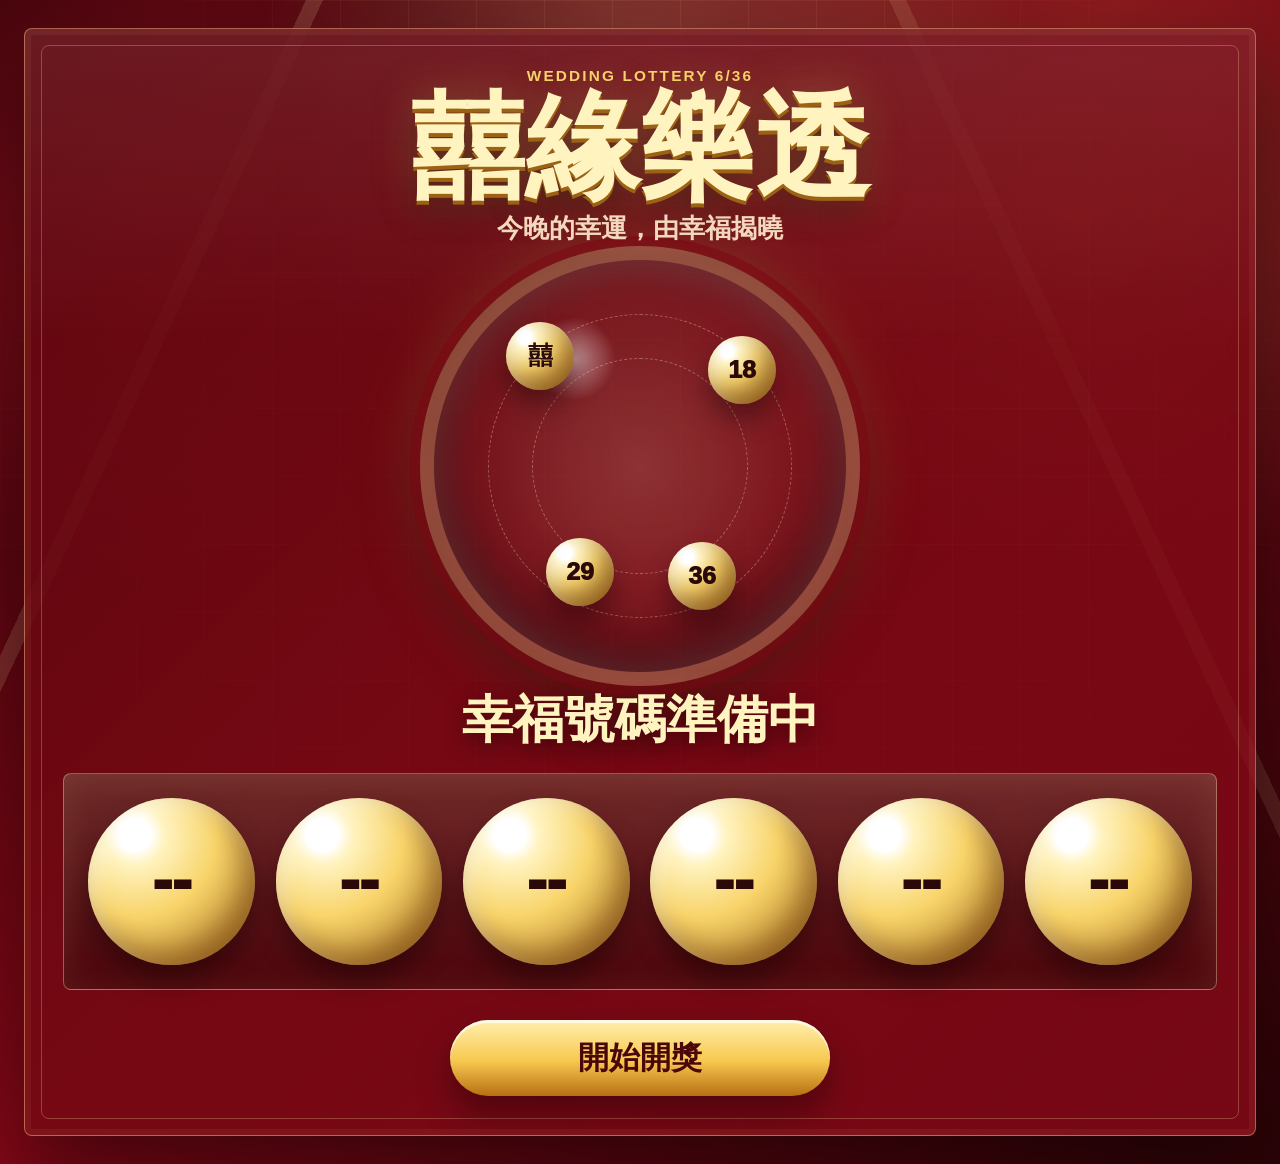
==== index.html @ 262e8c47 "Create wedding lottery draw app" ====
<!DOCTYPE html>
<html lang="zh-Hant">
<head>
  <meta charset="UTF-8">
  <meta name="viewport" content="width=device-width, initial-scale=1.0">
  <title>囍緣樂透 6/36 婚禮開獎</title>
  <link rel="stylesheet" href="styles.css">
</head>
<body>
  <main class="wedding-stage" aria-labelledby="app-title">
    <section class="show-area">
      <header class="ceremony-header">
        <p class="eyebrow">WEDDING LOTTERY 6/36</p>
        <h1 id="app-title">囍緣樂透</h1>
        <p class="subtitle">今晚的幸運，由幸福揭曉</p>
      </header>

      <section class="lottery-machine" aria-label="婚禮樂透開獎機">
        <div class="machine-ring">
          <div class="ring-line ring-line-a"></div>
          <div class="ring-line ring-line-b"></div>
          <div class="small-ball small-ball-a">囍</div>
          <div class="small-ball small-ball-b">18</div>
          <div class="small-ball small-ball-c">29</div>
          <div class="small-ball small-ball-d">36</div>
        </div>
      </section>

      <section class="result-area" aria-live="polite">
        <p id="winnerTitle" class="winner-title">幸福號碼準備中</p>
        <div class="balls-board" aria-label="開獎號碼">
          <div class="lotto-ball">--</div>
          <div class="lotto-ball">--</div>
          <div class="lotto-ball">--</div>
          <div class="lotto-ball">--</div>
          <div class="lotto-ball">--</div>
          <div class="lotto-ball">--</div>
        </div>
      </section>

      <div class="controls">
        <button id="drawButton" class="draw-button" type="button">開始開獎</button>
      </div>
    </section>

    <aside id="adminPanel" class="admin-panel is-hidden" aria-labelledby="admin-title">
      <div>
        <p class="eyebrow">MANAGER</p>
        <h2 id="admin-title">管理模式</h2>
      </div>
      <label for="adminNumbers">手動指定號碼</label>
      <input
        id="adminNumbers"
        type="text"
        inputmode="numeric"
        autocomplete="off"
        placeholder="例如：3,8,12,19,25,36"
      >
      <p id="message" class="message" role="status">按 M 可切換管理區顯示或隱藏。</p>
    </aside>
  </main>

  <script src="script.js"></script>
</body>
</html>
---- styles.css ----
:root {
  --red-deep: #5c0710;
  --red-main: #a90d1d;
  --red-bright: #d8172c;
  --gold: #f8d46a;
  --gold-light: #fff3bf;
  --gold-dark: #9c6213;
  --ink: #2a0908;
  --white: #fff9ee;
  --muted: #f3d8bd;
  --panel: rgba(94, 7, 15, 0.72);
}

* {
  box-sizing: border-box;
}

html,
body {
  min-height: 100%;
}

body {
  margin: 0;
  color: var(--white);
  font-family: "Microsoft JhengHei", "Noto Sans TC", Arial, sans-serif;
  background:
    radial-gradient(circle at 50% 8%, rgba(255, 230, 162, 0.26), transparent 24rem),
    radial-gradient(circle at 12% 20%, rgba(216, 23, 44, 0.46), transparent 22rem),
    radial-gradient(circle at 84% 18%, rgba(248, 212, 106, 0.2), transparent 24rem),
    linear-gradient(135deg, #38040a 0%, #850817 46%, #2c0307 100%);
  overflow: hidden;
}

body::before,
body::after {
  position: fixed;
  inset: 0;
  z-index: -2;
  pointer-events: none;
  content: "";
}

body::before {
  background-image:
    linear-gradient(90deg, rgba(255, 225, 150, 0.08) 1px, transparent 1px),
    linear-gradient(rgba(255, 225, 150, 0.08) 1px, transparent 1px);
  background-size: 68px 68px;
  mask-image: radial-gradient(circle, #000 0 58%, transparent 88%);
}

body::after {
  z-index: -1;
  background:
    linear-gradient(115deg, transparent 0 18%, rgba(255, 233, 173, 0.16) 18% 19%, transparent 19% 100%),
    linear-gradient(245deg, transparent 0 22%, rgba(255, 233, 173, 0.12) 22% 23%, transparent 23% 100%);
}

.wedding-stage {
  width: min(1500px, calc(100vw - 48px));
  min-height: 100vh;
  margin: 0 auto;
  padding: 28px 0;
  display: grid;
  place-items: center;
  position: relative;
}

.show-area {
  width: 100%;
  min-height: calc(100vh - 56px);
  padding: clamp(24px, 3vw, 46px);
  border: 1px solid rgba(255, 228, 156, 0.42);
  border-radius: 8px;
  display: grid;
  grid-template-rows: auto minmax(250px, 1fr) auto auto;
  align-items: center;
  overflow: hidden;
  position: relative;
  background:
    linear-gradient(180deg, rgba(255, 255, 255, 0.08), transparent 28%),
    linear-gradient(135deg, rgba(94, 7, 15, 0.92), rgba(143, 10, 25, 0.74));
  box-shadow:
    0 32px 90px rgba(0, 0, 0, 0.5),
    inset 0 0 0 6px rgba(255, 215, 128, 0.06);
}

.show-area::before {
  position: absolute;
  inset: 16px;
  border: 1px solid rgba(255, 233, 173, 0.26);
  border-radius: 8px;
  pointer-events: none;
  content: "";
}

.ceremony-header {
  text-align: center;
  position: relative;
  z-index: 1;
}

.eyebrow {
  margin: 0 0 8px;
  color: var(--gold);
  font-size: clamp(0.8rem, 1.2vw, 1rem);
  font-weight: 900;
  letter-spacing: 0.14em;
}

h1,
h2,
p {
  margin-top: 0;
}

h1 {
  margin-bottom: 8px;
  color: var(--gold-light);
  font-size: clamp(4rem, 9vw, 8.8rem);
  line-height: 0.95;
  font-weight: 950;
  text-shadow:
    0 4px 0 var(--gold-dark),
    0 14px 34px rgba(0, 0, 0, 0.48),
    0 0 42px rgba(248, 212, 106, 0.34);
}

h2 {
  margin-bottom: 0;
  font-size: 1.3rem;
}

.subtitle {
  margin-bottom: 0;
  color: var(--muted);
  font-size: clamp(1.1rem, 2vw, 1.65rem);
  font-weight: 700;
}

.lottery-machine {
  min-height: 300px;
  display: grid;
  place-items: center;
  position: relative;
}

.machine-ring {
  width: min(440px, 54vh, 78vw);
  aspect-ratio: 1;
  border: 14px solid rgba(255, 225, 150, 0.28);
  border-radius: 50%;
  position: relative;
  background:
    radial-gradient(circle at 34% 24%, rgba(255, 255, 255, 0.5), transparent 10%),
    radial-gradient(circle, rgba(255, 244, 203, 0.18), rgba(255, 244, 203, 0.05) 58%, rgba(31, 4, 6, 0.58));
  box-shadow:
    inset 0 0 48px rgba(255, 255, 255, 0.18),
    inset 0 -28px 60px rgba(0, 0, 0, 0.42),
    0 0 0 10px rgba(124, 7, 18, 0.52),
    0 30px 56px rgba(0, 0, 0, 0.38),
    0 0 70px rgba(248, 212, 106, 0.22);
}

.ring-line {
  position: absolute;
  inset: 54px;
  border: 1px dashed rgba(255, 244, 203, 0.34);
  border-radius: 50%;
  animation: spin 4.2s linear infinite;
}

.ring-line-b {
  inset: 98px;
  animation-duration: 2.7s;
  animation-direction: reverse;
}

.small-ball,
.lotto-ball {
  border-radius: 50%;
  display: grid;
  place-items: center;
  color: var(--ink);
  font-weight: 950;
  background:
    radial-gradient(circle at 28% 22%, #fff 0 9%, var(--gold-light) 17%, var(--gold) 46%, var(--gold-dark) 100%);
  box-shadow:
    inset -12px -14px 24px rgba(66, 20, 0, 0.32),
    inset 9px 9px 16px rgba(255, 255, 255, 0.34),
    0 16px 26px rgba(0, 0, 0, 0.34);
}

.small-ball {
  width: 68px;
  height: 68px;
  position: absolute;
  font-size: 1.55rem;
}

.small-ball-a {
  top: 62px;
  left: 72px;
  animation: floatA 3.4s ease-in-out infinite;
}

.small-ball-b {
  top: 76px;
  right: 70px;
  animation: floatB 3s ease-in-out infinite;
}

.small-ball-c {
  bottom: 66px;
  left: 112px;
  animation: floatC 3.6s ease-in-out infinite;
}

.small-ball-d {
  right: 110px;
  bottom: 62px;
  animation: floatD 3.15s ease-in-out infinite;
}

.result-area {
  position: relative;
  z-index: 1;
}

.winner-title {
  min-height: 58px;
  margin-bottom: 18px;
  color: var(--gold-light);
  text-align: center;
  font-size: clamp(1.6rem, 4vw, 3.4rem);
  font-weight: 950;
  text-shadow: 0 8px 22px rgba(0, 0, 0, 0.42);
}

.winner-title.is-complete {
  animation: winnerPop 0.7s ease both;
}

.balls-board {
  width: min(1180px, 100%);
  margin: 0 auto;
  padding: clamp(14px, 2vw, 24px);
  border: 1px solid rgba(255, 232, 174, 0.4);
  border-radius: 8px;
  display: grid;
  grid-template-columns: repeat(6, minmax(100px, 1fr));
  gap: clamp(12px, 1.6vw, 22px);
  background:
    linear-gradient(180deg, rgba(255, 239, 194, 0.16), rgba(63, 4, 9, 0.42)),
    rgba(50, 4, 8, 0.48);
  box-shadow: inset 0 0 34px rgba(255, 230, 160, 0.1);
}

.lotto-ball {
  aspect-ratio: 1;
  min-width: 0;
  font-size: clamp(2.2rem, 4.6vw, 5rem);
  line-height: 1;
  transform: translateY(0) rotate(0) scale(1);
}

.lotto-ball.rolling {
  animation: ballReveal 0.86s cubic-bezier(0.16, 0.86, 0.28, 1.2);
}

.lotto-ball.settled {
  animation: settleBounce 0.42s ease;
}

.controls {
  margin-top: clamp(18px, 2.4vw, 34px);
  display: flex;
  justify-content: center;
  position: relative;
  z-index: 1;
}

.draw-button {
  min-width: min(380px, 82vw);
  min-height: 76px;
  border: 0;
  border-radius: 999px;
  color: #4b0708;
  cursor: pointer;
  font: inherit;
  font-size: clamp(1.35rem, 2.4vw, 2rem);
  font-weight: 950;
  background: linear-gradient(180deg, #fff0ae, #f7c84f 54%, #b86f13);
  box-shadow:
    0 18px 34px rgba(0, 0, 0, 0.34),
    inset 0 3px 0 rgba(255, 255, 255, 0.66);
  transition: transform 0.2s ease, filter 0.2s ease;
}

.draw-button:hover:not(:disabled) {
  transform: translateY(-2px);
}

.draw-button:disabled {
  cursor: wait;
  filter: grayscale(0.35) brightness(0.82);
}

.admin-panel {
  width: min(360px, calc(100vw - 32px));
  padding: 20px;
  border: 1px solid rgba(255, 226, 160, 0.36);
  border-radius: 8px;
  position: fixed;
  right: 24px;
  bottom: 24px;
  z-index: 4;
  background: rgba(34, 5, 8, 0.92);
  box-shadow: 0 18px 42px rgba(0, 0, 0, 0.42);
  backdrop-filter: blur(18px);
}

.admin-panel.is-hidden {
  display: none;
}

label {
  display: block;
  margin: 18px 0 8px;
  color: var(--gold-light);
  font-weight: 900;
}

input {
  width: 100%;
  min-height: 48px;
  padding: 0 14px;
  border: 1px solid rgba(255, 226, 160, 0.3);
  border-radius: 8px;
  color: var(--white);
  font: inherit;
  background: rgba(0, 0, 0, 0.28);
  outline: none;
}

input:focus {
  border-color: var(--gold);
  box-shadow: 0 0 0 3px rgba(248, 212, 106, 0.2);
}

.message {
  min-height: 44px;
  margin: 12px 0 0;
  color: var(--muted);
  font-size: 0.9rem;
  line-height: 1.5;
}

.message.error {
  color: #ffb7bd;
}

.message.success {
  color: var(--gold-light);
}

@keyframes spin {
  to {
    transform: rotate(360deg);
  }
}

@keyframes floatA {
  50% {
    transform: translate(94px, 108px) rotate(180deg);
  }
}

@keyframes floatB {
  50% {
    transform: translate(-132px, 114px) rotate(-210deg);
  }
}

@keyframes floatC {
  50% {
    transform: translate(118px, -116px) rotate(220deg);
  }
}

@keyframes floatD {
  50% {
    transform: translate(-100px, -130px) rotate(-180deg);
  }
}

@keyframes ballReveal {
  0% {
    opacity: 0;
    transform: translate(-90px, -130px) rotate(-240deg) scale(0.58);
  }

  54% {
    opacity: 1;
    transform: translate(18px, 18px) rotate(46deg) scale(1.13);
  }

  78% {
    transform: translate(-4px, -16px) rotate(-14deg) scale(0.98);
  }

  100% {
    transform: translate(0) rotate(0) scale(1);
  }
}

@keyframes settleBounce {
  50% {
    transform: translateY(-12px) scale(1.04);
  }
}

@keyframes winnerPop {
  0% {
    opacity: 0;
    transform: translateY(14px) scale(0.94);
  }

  100% {
    opacity: 1;
    transform: translateY(0) scale(1);
  }
}

@media (max-width: 900px) {
  body {
    overflow-y: auto;
  }

  .wedding-stage {
    width: min(100% - 24px, 1500px);
    padding: 12px 0;
  }

  .show-area {
    min-height: calc(100vh - 24px);
  }

  .balls-board {
    grid-template-columns: repeat(3, minmax(88px, 1fr));
  }

  .lottery-machine {
    min-height: 250px;
  }
}

@media (max-width: 560px) {
  .show-area {
    padding: 22px 14px;
  }

  .machine-ring {
    width: min(320px, 78vw);
  }

  .small-ball {
    width: 48px;
    height: 48px;
    font-size: 1rem;
  }

  .balls-board {
    grid-template-columns: repeat(2, minmax(88px, 1fr));
  }
}
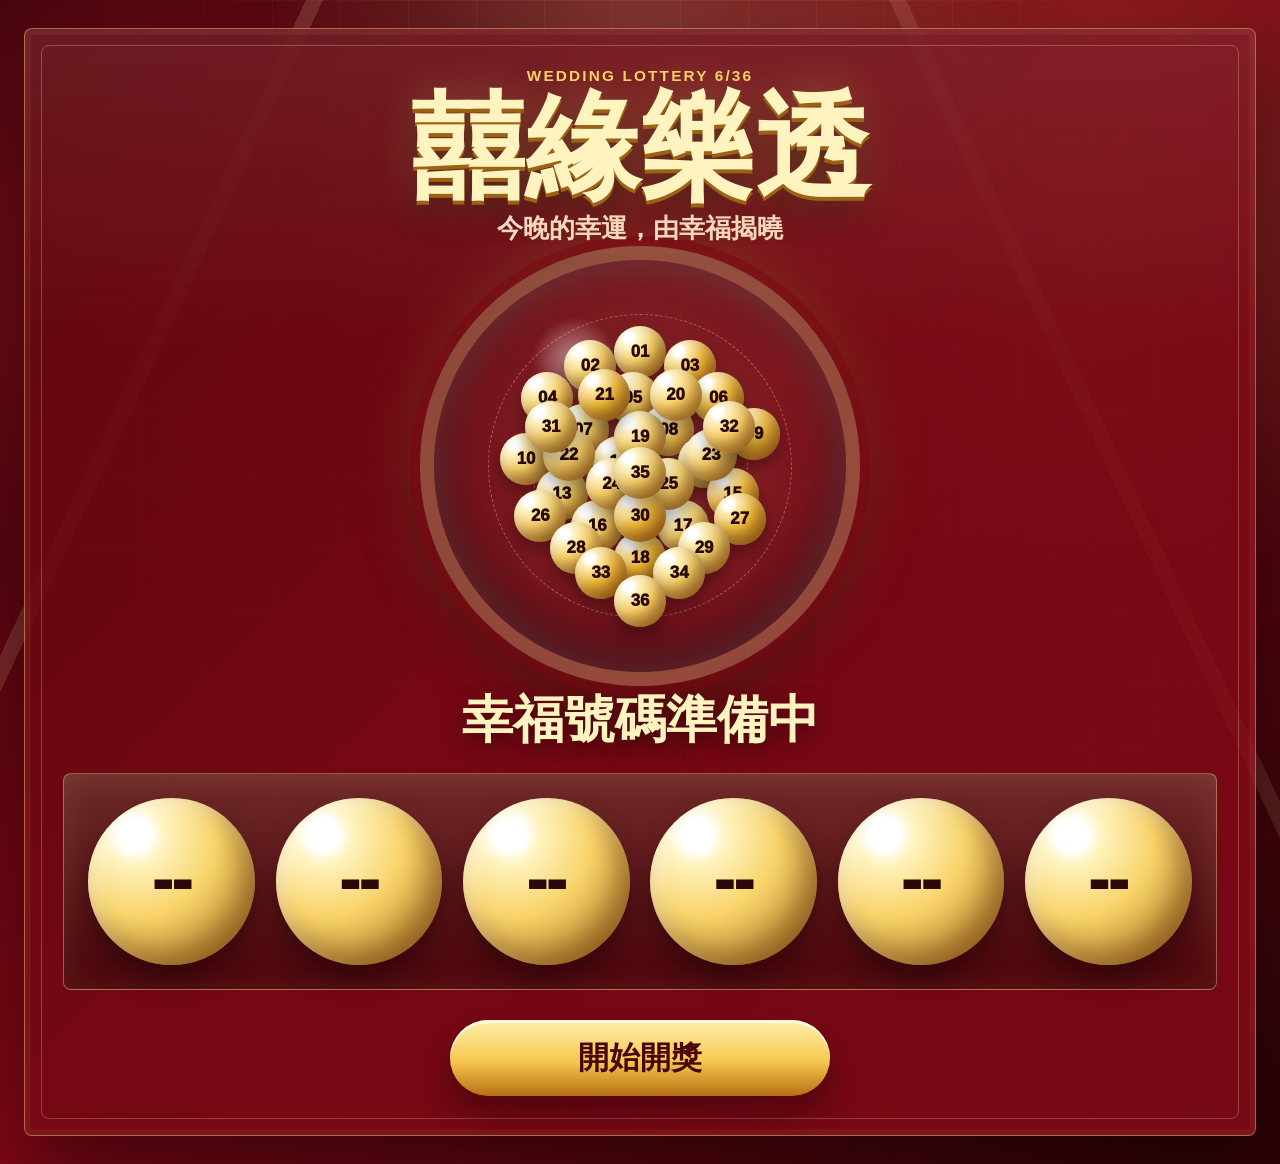
==== commit b2f15ae5: "Show all 36 lottery balls in machine" ====
--- a/index.html
+++ b/index.html
@@ -19,10 +19,7 @@
         <div class="machine-ring">
           <div class="ring-line ring-line-a"></div>
           <div class="ring-line ring-line-b"></div>
-          <div class="small-ball small-ball-a">囍</div>
-          <div class="small-ball small-ball-b">18</div>
-          <div class="small-ball small-ball-c">29</div>
-          <div class="small-ball small-ball-d">36</div>
+          <div id="poolBalls" class="pool-balls" aria-hidden="true"></div>
         </div>
       </section>
 
--- a/styles.css
+++ b/styles.css
@@ -176,7 +176,7 @@
   animation-direction: reverse;
 }
 
-.small-ball,
+.pool-ball,
 .lotto-ball {
   border-radius: 50%;
   display: grid;
@@ -191,35 +191,40 @@
     0 16px 26px rgba(0, 0, 0, 0.34);
 }
 
-.small-ball {
-  width: 68px;
-  height: 68px;
+.pool-balls {
   position: absolute;
-  font-size: 1.55rem;
-}
-
-.small-ball-a {
-  top: 62px;
-  left: 72px;
-  animation: floatA 3.4s ease-in-out infinite;
-}
-
-.small-ball-b {
-  top: 76px;
-  right: 70px;
-  animation: floatB 3s ease-in-out infinite;
-}
-
-.small-ball-c {
-  bottom: 66px;
-  left: 112px;
-  animation: floatC 3.6s ease-in-out infinite;
-}
-
-.small-ball-d {
-  right: 110px;
-  bottom: 62px;
-  animation: floatD 3.15s ease-in-out infinite;
+  inset: 28px;
+}
+
+.pool-ball {
+  width: clamp(32px, 4.4vw, 52px);
+  height: clamp(32px, 4.4vw, 52px);
+  position: absolute;
+  left: var(--x);
+  top: var(--y);
+  font-size: clamp(0.72rem, 1.4vw, 1.05rem);
+  transform: translate(-50%, -50%);
+  animation: poolRoll var(--duration) ease-in-out infinite;
+  animation-delay: var(--delay);
+  box-shadow:
+    inset -8px -10px 16px rgba(66, 20, 0, 0.34),
+    inset 6px 7px 12px rgba(255, 255, 255, 0.32),
+    0 9px 16px rgba(0, 0, 0, 0.3);
+}
+
+.pool-ball:nth-child(3n) {
+  background:
+    radial-gradient(circle at 28% 22%, #fff 0 9%, #ffe9a7 17%, #f1bd38 46%, #955712 100%);
+}
+
+.pool-ball:nth-child(4n) {
+  background:
+    radial-gradient(circle at 28% 22%, #fff 0 9%, #fff1bf 17%, #ffd968 46%, #a66615 100%);
+}
+
+.machine-ring.is-drawing .pool-ball {
+  animation-duration: calc(var(--duration) * 0.55);
+  filter: saturate(1.18) brightness(1.04);
 }
 
 .result-area {
@@ -370,27 +375,22 @@
   }
 }
 
-@keyframes floatA {
+@keyframes poolRoll {
+  0%,
+  100% {
+    transform: translate(-50%, -50%) translate(0, 0) rotate(0deg);
+  }
+
+  33% {
+    transform: translate(-50%, -50%) translate(var(--move-a), var(--move-b)) rotate(138deg);
+  }
+
+  66% {
+    transform: translate(-50%, -50%) translate(var(--move-c), var(--move-d)) rotate(292deg);
+  }
+
   50% {
-    transform: translate(94px, 108px) rotate(180deg);
-  }
-}
-
-@keyframes floatB {
-  50% {
-    transform: translate(-132px, 114px) rotate(-210deg);
-  }
-}
-
-@keyframes floatC {
-  50% {
-    transform: translate(118px, -116px) rotate(220deg);
-  }
-}
-
-@keyframes floatD {
-  50% {
-    transform: translate(-100px, -130px) rotate(-180deg);
+    z-index: 2;
   }
 }
 
@@ -464,10 +464,8 @@
     width: min(320px, 78vw);
   }
 
-  .small-ball {
-    width: 48px;
-    height: 48px;
-    font-size: 1rem;
+  .pool-balls {
+    inset: 24px;
   }
 
   .balls-board {
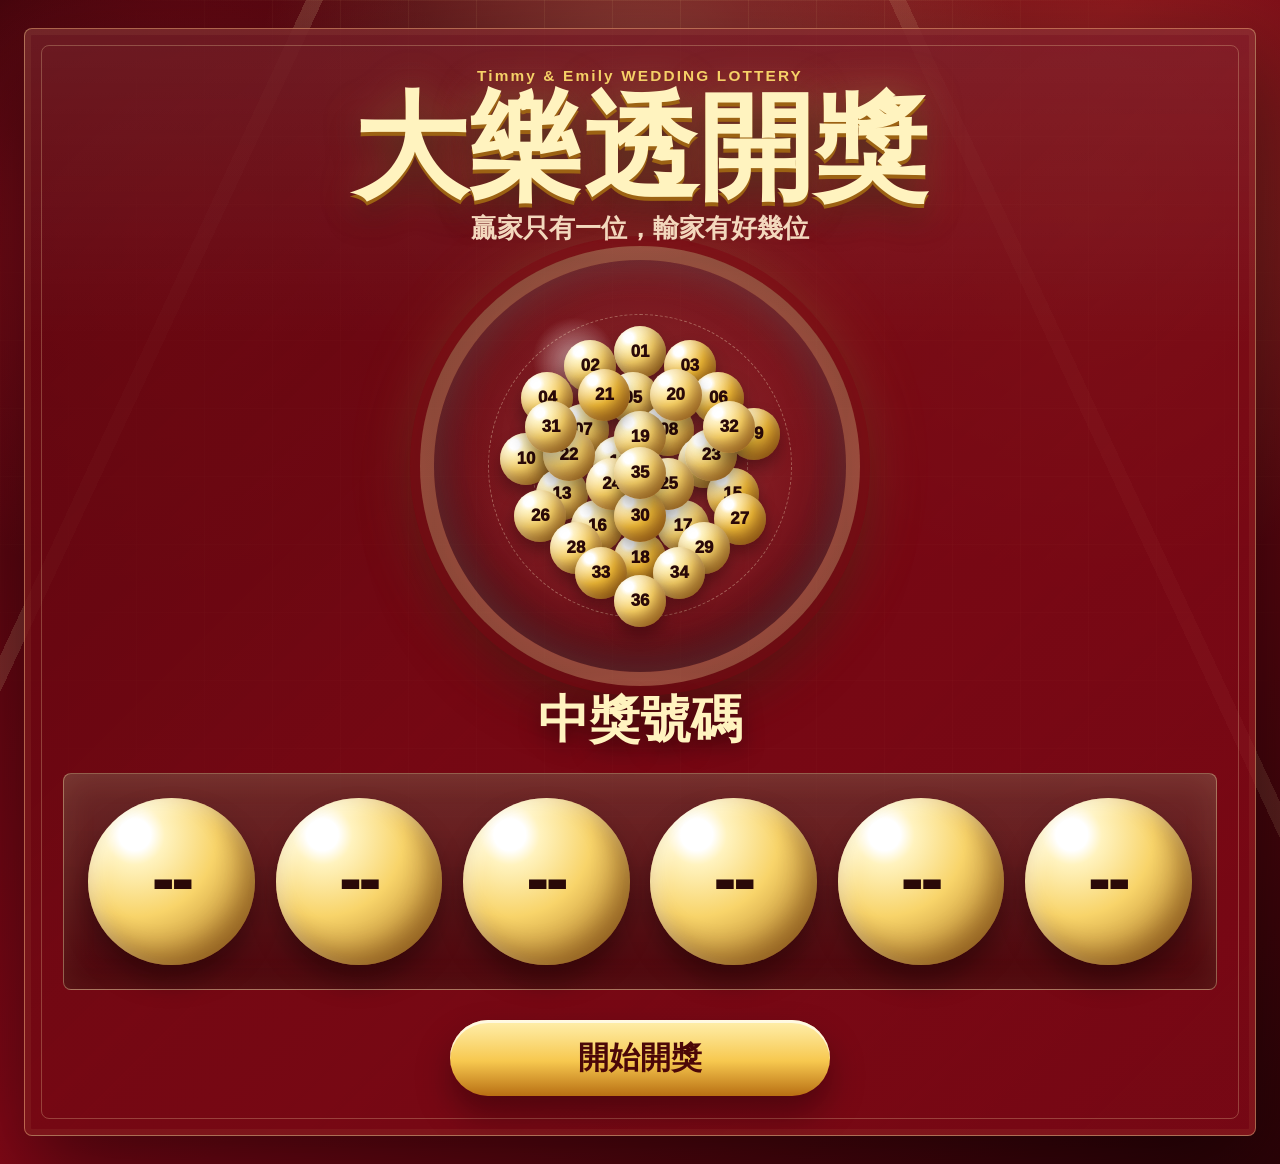
==== commit 688c03e3: "Update wedding lottery copy" ====
--- a/index.html
+++ b/index.html
@@ -3,16 +3,16 @@
 <head>
   <meta charset="UTF-8">
   <meta name="viewport" content="width=device-width, initial-scale=1.0">
-  <title>囍緣樂透 6/36 婚禮開獎</title>
+  <title>Timmy & Emily WEDDING LOTTERY</title>
   <link rel="stylesheet" href="styles.css">
 </head>
 <body>
   <main class="wedding-stage" aria-labelledby="app-title">
     <section class="show-area">
       <header class="ceremony-header">
-        <p class="eyebrow">WEDDING LOTTERY 6/36</p>
-        <h1 id="app-title">囍緣樂透</h1>
-        <p class="subtitle">今晚的幸運，由幸福揭曉</p>
+        <p class="eyebrow">Timmy &amp; Emily WEDDING LOTTERY</p>
+        <h1 id="app-title">大樂透開獎</h1>
+        <p class="subtitle">贏家只有一位，輸家有好幾位</p>
       </header>
 
       <section class="lottery-machine" aria-label="婚禮樂透開獎機">
@@ -24,7 +24,7 @@
       </section>
 
       <section class="result-area" aria-live="polite">
-        <p id="winnerTitle" class="winner-title">幸福號碼準備中</p>
+        <p id="winnerTitle" class="winner-title">中獎號碼</p>
         <div class="balls-board" aria-label="開獎號碼">
           <div class="lotto-ball">--</div>
           <div class="lotto-ball">--</div>
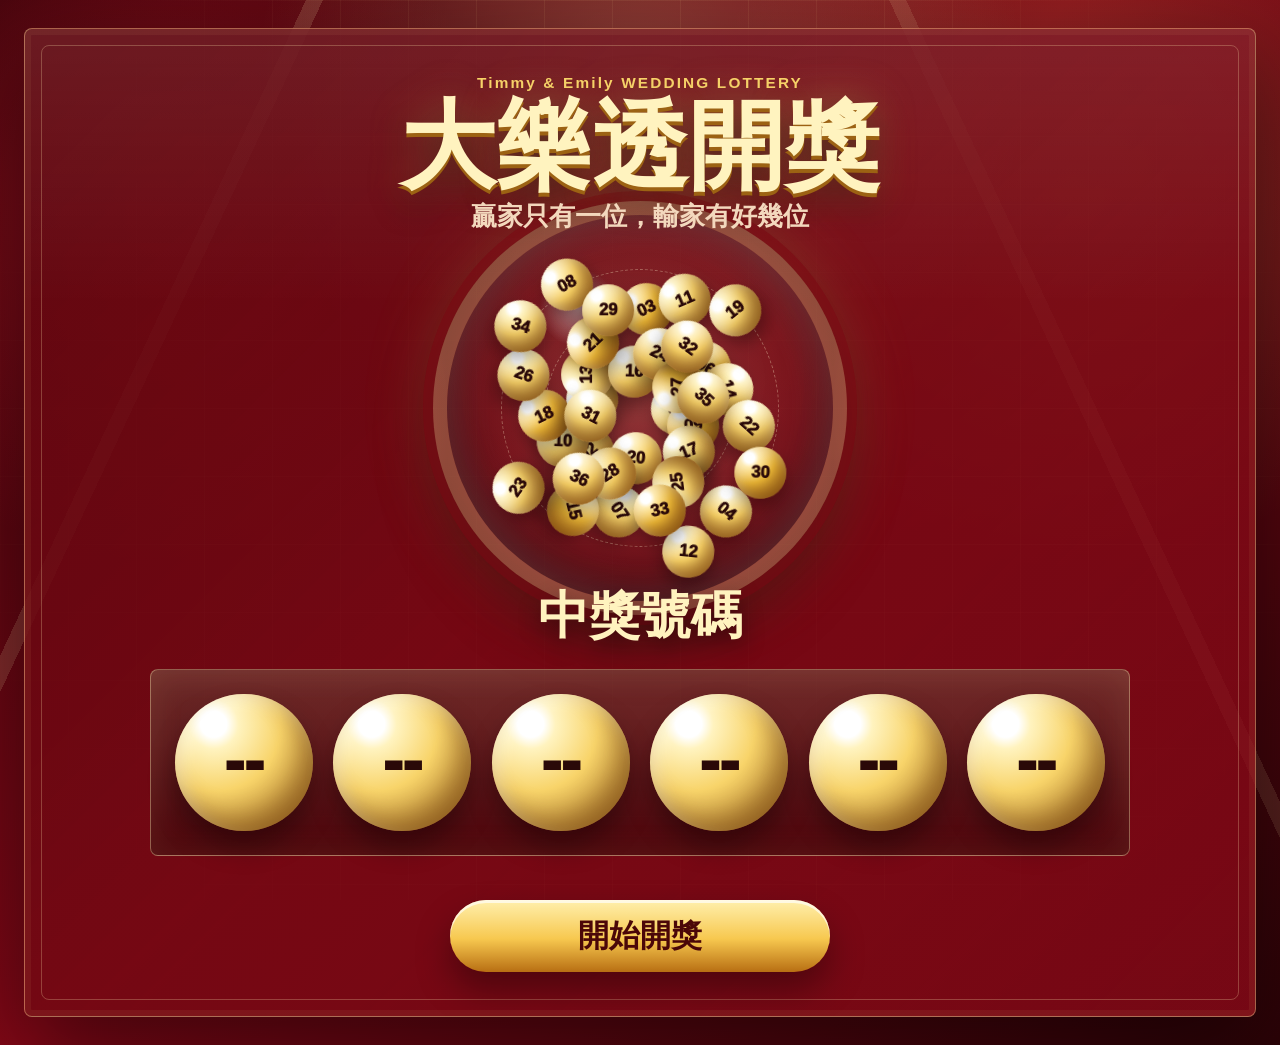
==== commit a5dc2cd8: "Support two assigned number groups" ====
--- a/index.html
+++ b/index.html
@@ -45,13 +45,21 @@
         <p class="eyebrow">MANAGER</p>
         <h2 id="admin-title">管理模式</h2>
       </div>
-      <label for="adminNumbers">手動指定號碼</label>
+      <label for="adminNumbers1">指定號碼1</label>
       <input
-        id="adminNumbers"
+        id="adminNumbers1"
         type="text"
         inputmode="numeric"
         autocomplete="off"
         placeholder="例如：3,8,12,19,25,36"
+      >
+      <label for="adminNumbers2">指定號碼2</label>
+      <input
+        id="adminNumbers2"
+        type="text"
+        inputmode="numeric"
+        autocomplete="off"
+        placeholder="例如：1,6,14,20,28,33"
       >
       <p id="message" class="message" role="status">按 M 可切換管理區顯示或隱藏。</p>
     </aside>
--- a/styles.css
+++ b/styles.css
@@ -29,7 +29,8 @@
     radial-gradient(circle at 12% 20%, rgba(216, 23, 44, 0.46), transparent 22rem),
     radial-gradient(circle at 84% 18%, rgba(248, 212, 106, 0.2), transparent 24rem),
     linear-gradient(135deg, #38040a 0%, #850817 46%, #2c0307 100%);
-  overflow: hidden;
+  overflow-x: hidden;
+  overflow-y: auto;
 }
 
 body::before,
@@ -73,7 +74,7 @@
   border: 1px solid rgba(255, 228, 156, 0.42);
   border-radius: 8px;
   display: grid;
-  grid-template-rows: auto minmax(250px, 1fr) auto auto;
+  grid-template-rows: auto minmax(220px, 0.9fr) auto auto;
   align-items: center;
   overflow: hidden;
   position: relative;
@@ -117,7 +118,7 @@
 h1 {
   margin-bottom: 8px;
   color: var(--gold-light);
-  font-size: clamp(4rem, 9vw, 8.8rem);
+  font-size: clamp(3.6rem, 7.5vw, 8rem);
   line-height: 0.95;
   font-weight: 950;
   text-shadow:
@@ -139,14 +140,14 @@
 }
 
 .lottery-machine {
-  min-height: 300px;
+  min-height: clamp(220px, 34vh, 300px);
   display: grid;
   place-items: center;
   position: relative;
 }
 
 .machine-ring {
-  width: min(440px, 54vh, 78vw);
+  width: min(420px, 46vh, 78vw);
   aspect-ratio: 1;
   border: 14px solid rgba(255, 225, 150, 0.28);
   border-radius: 50%;
@@ -193,19 +194,19 @@
 
 .pool-balls {
   position: absolute;
-  inset: 28px;
+  inset: 4px;
+  overflow: visible;
 }
 
 .pool-ball {
   width: clamp(32px, 4.4vw, 52px);
   height: clamp(32px, 4.4vw, 52px);
   position: absolute;
-  left: var(--x);
-  top: var(--y);
+  left: 50%;
+  top: 50%;
   font-size: clamp(0.72rem, 1.4vw, 1.05rem);
   transform: translate(-50%, -50%);
-  animation: poolRoll var(--duration) ease-in-out infinite;
-  animation-delay: var(--delay);
+  will-change: transform;
   box-shadow:
     inset -8px -10px 16px rgba(66, 20, 0, 0.34),
     inset 6px 7px 12px rgba(255, 255, 255, 0.32),
@@ -223,7 +224,6 @@
 }
 
 .machine-ring.is-drawing .pool-ball {
-  animation-duration: calc(var(--duration) * 0.55);
   filter: saturate(1.18) brightness(1.04);
 }
 
@@ -247,7 +247,7 @@
 }
 
 .balls-board {
-  width: min(1180px, 100%);
+  width: min(980px, 100%);
   margin: 0 auto;
   padding: clamp(14px, 2vw, 24px);
   border: 1px solid rgba(255, 232, 174, 0.4);
@@ -287,7 +287,7 @@
 
 .draw-button {
   min-width: min(380px, 82vw);
-  min-height: 76px;
+  min-height: clamp(60px, 8vh, 76px);
   border: 0;
   border-radius: 999px;
   color: #4b0708;
@@ -375,25 +375,6 @@
   }
 }
 
-@keyframes poolRoll {
-  0%,
-  100% {
-    transform: translate(-50%, -50%) translate(0, 0) rotate(0deg);
-  }
-
-  33% {
-    transform: translate(-50%, -50%) translate(var(--move-a), var(--move-b)) rotate(138deg);
-  }
-
-  66% {
-    transform: translate(-50%, -50%) translate(var(--move-c), var(--move-d)) rotate(292deg);
-  }
-
-  50% {
-    z-index: 2;
-  }
-}
-
 @keyframes ballReveal {
   0% {
     opacity: 0;
@@ -433,10 +414,6 @@
 }
 
 @media (max-width: 900px) {
-  body {
-    overflow-y: auto;
-  }
-
   .wedding-stage {
     width: min(100% - 24px, 1500px);
     padding: 12px 0;
@@ -455,6 +432,111 @@
   }
 }
 
+@media (max-height: 820px) and (min-width: 901px) {
+  .wedding-stage {
+    width: min(1360px, calc(100vw - 32px));
+    padding: 16px 0;
+  }
+
+  .show-area {
+    min-height: calc(100vh - 32px);
+    padding: clamp(16px, 2.2vw, 28px);
+    grid-template-rows: auto minmax(190px, 0.72fr) auto auto;
+  }
+
+  .show-area::before {
+    inset: 12px;
+  }
+
+  .eyebrow {
+    margin-bottom: 4px;
+    font-size: 0.78rem;
+  }
+
+  h1 {
+    margin-bottom: 4px;
+    font-size: clamp(3.3rem, 6vw, 5.8rem);
+  }
+
+  .subtitle {
+    font-size: clamp(1rem, 1.5vw, 1.25rem);
+  }
+
+  .lottery-machine {
+    min-height: 210px;
+  }
+
+  .machine-ring {
+    width: min(320px, 38vh, 58vw);
+    border-width: 10px;
+  }
+
+  .ring-line {
+    inset: 42px;
+  }
+
+  .ring-line-b {
+    inset: 76px;
+  }
+
+  .pool-ball {
+    width: clamp(28px, 3.3vw, 42px);
+    height: clamp(28px, 3.3vw, 42px);
+    font-size: 0.78rem;
+  }
+
+  .winner-title {
+    min-height: 42px;
+    margin-bottom: 10px;
+    font-size: clamp(1.35rem, 2.6vw, 2.35rem);
+  }
+
+  .balls-board {
+    width: min(820px, 100%);
+    padding: 12px;
+    gap: 10px;
+  }
+
+  .lotto-ball {
+    font-size: clamp(1.8rem, 3vw, 3.4rem);
+  }
+
+  .controls {
+    margin-top: 14px;
+  }
+
+  .draw-button {
+    min-height: 58px;
+    font-size: 1.28rem;
+  }
+}
+
+@media (max-height: 700px) and (min-width: 901px) {
+  .show-area {
+    grid-template-rows: auto minmax(160px, 0.58fr) auto auto;
+  }
+
+  h1 {
+    font-size: clamp(2.8rem, 5vw, 4.7rem);
+  }
+
+  .lottery-machine {
+    min-height: 180px;
+  }
+
+  .machine-ring {
+    width: min(270px, 34vh, 48vw);
+  }
+
+  .balls-board {
+    width: min(720px, 100%);
+  }
+
+  .draw-button {
+    min-height: 52px;
+  }
+}
+
 @media (max-width: 560px) {
   .show-area {
     padding: 22px 14px;
@@ -465,7 +547,7 @@
   }
 
   .pool-balls {
-    inset: 24px;
+    inset: 4px;
   }
 
   .balls-board {
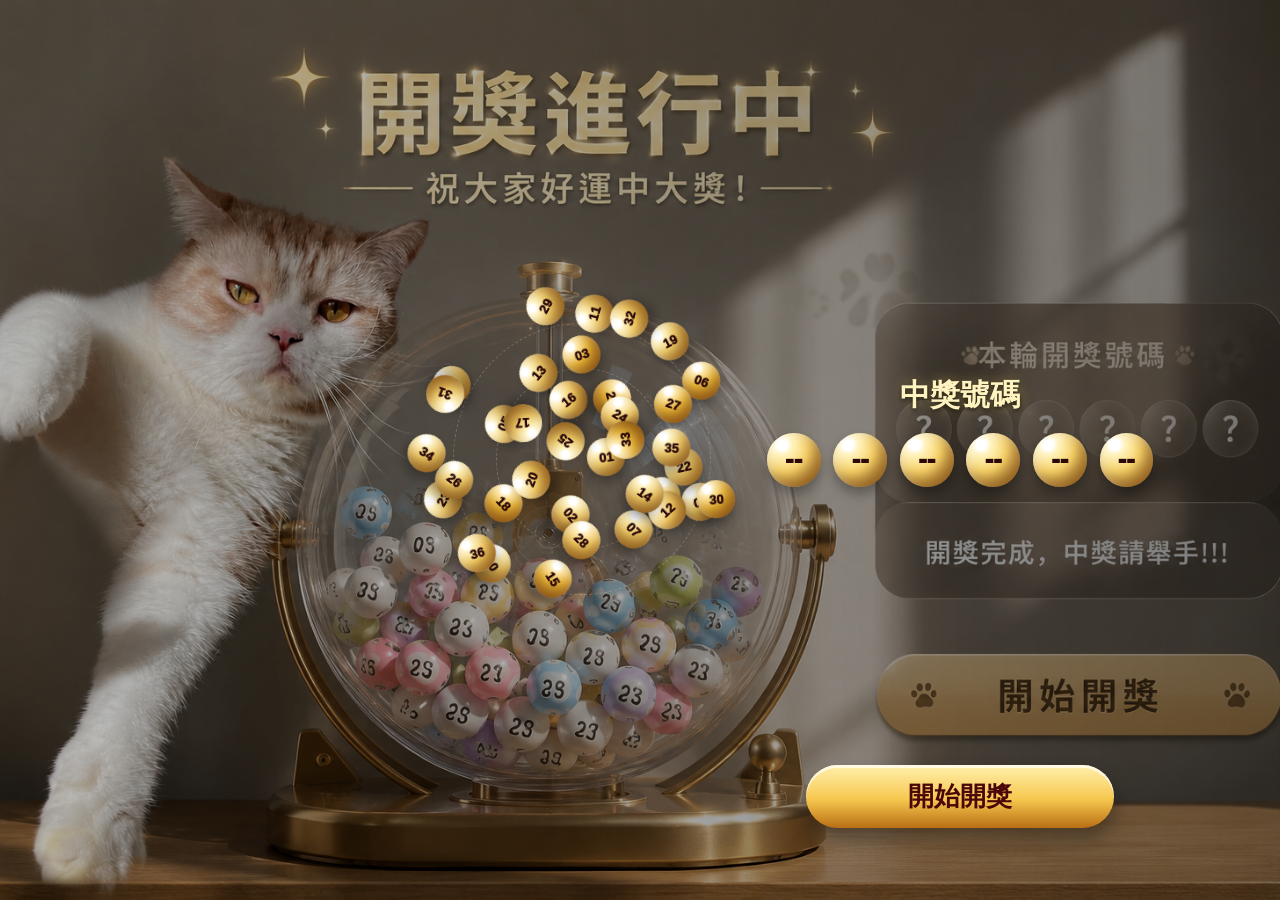
==== commit 0a9b2ab3: "Position lottery UI over background artwork" ====
--- a/index.html
+++ b/index.html
@@ -7,38 +7,30 @@
   <link rel="stylesheet" href="styles.css">
 </head>
 <body>
-  <main class="wedding-stage" aria-labelledby="app-title">
-    <section class="show-area">
-      <header class="ceremony-header">
-        <p class="eyebrow">Timmy &amp; Emily WEDDING LOTTERY</p>
-        <h1 id="app-title">大樂透開獎</h1>
-        <p class="subtitle">贏家只有一位，輸家有好幾位</p>
-      </header>
+  <main class="app" aria-labelledby="app-title">
+    <h1 id="app-title" class="visually-hidden">大樂透開獎</h1>
 
-      <section class="lottery-machine" aria-label="婚禮樂透開獎機">
-        <div class="machine-ring">
-          <div class="ring-line ring-line-a"></div>
-          <div class="ring-line ring-line-b"></div>
-          <div id="poolBalls" class="pool-balls" aria-hidden="true"></div>
-        </div>
-      </section>
-
-      <section class="result-area" aria-live="polite">
-        <p id="winnerTitle" class="winner-title">中獎號碼</p>
-        <div class="balls-board" aria-label="開獎號碼">
-          <div class="lotto-ball">--</div>
-          <div class="lotto-ball">--</div>
-          <div class="lotto-ball">--</div>
-          <div class="lotto-ball">--</div>
-          <div class="lotto-ball">--</div>
-          <div class="lotto-ball">--</div>
-        </div>
-      </section>
-
-      <div class="controls">
-        <button id="drawButton" class="draw-button" type="button">開始開獎</button>
+    <section class="lottery-machine-wrapper" aria-label="婚禮樂透開獎機">
+      <div class="machine-ring">
+        <div class="ring-line ring-line-a"></div>
+        <div class="ring-line ring-line-b"></div>
+        <div id="poolBalls" class="pool-balls" aria-hidden="true"></div>
       </div>
     </section>
+
+    <section class="result-panel" aria-live="polite">
+      <p id="winnerTitle" class="winner-title">中獎號碼</p>
+      <div class="result-balls balls-board" aria-label="開獎號碼">
+        <div class="result-ball lotto-ball">--</div>
+        <div class="result-ball lotto-ball">--</div>
+        <div class="result-ball lotto-ball">--</div>
+        <div class="result-ball lotto-ball">--</div>
+        <div class="result-ball lotto-ball">--</div>
+        <div class="result-ball lotto-ball">--</div>
+      </div>
+    </section>
+
+    <button id="drawButton" class="draw-button" type="button">開始開獎</button>
 
     <aside id="adminPanel" class="admin-panel is-hidden" aria-labelledby="admin-title">
       <div>
--- a/styles.css
+++ b/styles.css
@@ -1,14 +1,10 @@
 :root {
-  --red-deep: #5c0710;
-  --red-main: #a90d1d;
-  --red-bright: #d8172c;
   --gold: #f8d46a;
   --gold-light: #fff3bf;
   --gold-dark: #9c6213;
   --ink: #2a0908;
   --white: #fff9ee;
   --muted: #f3d8bd;
-  --panel: rgba(94, 7, 15, 0.72);
 }
 
 * {
@@ -17,200 +13,117 @@
 
 html,
 body {
-  min-height: 100%;
+  width: 100%;
+  height: 100%;
 }
 
 body {
   margin: 0;
+  width: 100vw;
+  height: 100vh;
   color: var(--white);
   font-family: "Microsoft JhengHei", "Noto Sans TC", Arial, sans-serif;
-  background:
-    radial-gradient(circle at 50% 8%, rgba(255, 230, 162, 0.26), transparent 24rem),
-    radial-gradient(circle at 12% 20%, rgba(216, 23, 44, 0.46), transparent 22rem),
-    radial-gradient(circle at 84% 18%, rgba(248, 212, 106, 0.2), transparent 24rem),
-    linear-gradient(135deg, #38040a 0%, #850817 46%, #2c0307 100%);
-  overflow-x: hidden;
-  overflow-y: auto;
-}
-
-body::before,
-body::after {
+  overflow: hidden;
+  background-image: url("./assets/cat-lottery-bg.png");
+  background-size: cover;
+  background-position: center;
+  background-repeat: no-repeat;
+}
+
+body::before {
   position: fixed;
   inset: 0;
-  z-index: -2;
+  z-index: 0;
   pointer-events: none;
   content: "";
-}
-
-body::before {
-  background-image:
-    linear-gradient(90deg, rgba(255, 225, 150, 0.08) 1px, transparent 1px),
-    linear-gradient(rgba(255, 225, 150, 0.08) 1px, transparent 1px);
-  background-size: 68px 68px;
-  mask-image: radial-gradient(circle, #000 0 58%, transparent 88%);
-}
-
-body::after {
-  z-index: -1;
   background:
-    linear-gradient(115deg, transparent 0 18%, rgba(255, 233, 173, 0.16) 18% 19%, transparent 19% 100%),
-    linear-gradient(245deg, transparent 0 22%, rgba(255, 233, 173, 0.12) 22% 23%, transparent 23% 100%);
-}
-
-.wedding-stage {
-  width: min(1500px, calc(100vw - 48px));
-  min-height: 100vh;
-  margin: 0 auto;
-  padding: 28px 0;
-  display: grid;
-  place-items: center;
-  position: relative;
-}
-
-.show-area {
-  width: 100%;
-  min-height: calc(100vh - 56px);
-  padding: clamp(24px, 3vw, 46px);
-  border: 1px solid rgba(255, 228, 156, 0.42);
-  border-radius: 8px;
-  display: grid;
-  grid-template-rows: auto minmax(220px, 0.9fr) auto auto;
-  align-items: center;
-  overflow: hidden;
-  position: relative;
-  background:
-    linear-gradient(180deg, rgba(255, 255, 255, 0.08), transparent 28%),
-    linear-gradient(135deg, rgba(94, 7, 15, 0.92), rgba(143, 10, 25, 0.74));
-  box-shadow:
-    0 32px 90px rgba(0, 0, 0, 0.5),
-    inset 0 0 0 6px rgba(255, 215, 128, 0.06);
-}
-
-.show-area::before {
-  position: absolute;
-  inset: 16px;
-  border: 1px solid rgba(255, 233, 173, 0.26);
-  border-radius: 8px;
-  pointer-events: none;
-  content: "";
-}
-
-.ceremony-header {
-  text-align: center;
+    linear-gradient(90deg, rgba(0, 0, 0, 0.1), rgba(0, 0, 0, 0.18) 42%, rgba(0, 0, 0, 0.4)),
+    rgba(0, 0, 0, 0.18);
+}
+
+.app {
   position: relative;
   z-index: 1;
-}
-
-.eyebrow {
-  margin: 0 0 8px;
-  color: var(--gold);
-  font-size: clamp(0.8rem, 1.2vw, 1rem);
-  font-weight: 900;
-  letter-spacing: 0.14em;
-}
-
-h1,
-h2,
-p {
-  margin-top: 0;
-}
-
-h1 {
-  margin-bottom: 8px;
-  color: var(--gold-light);
-  font-size: clamp(3.6rem, 7.5vw, 8rem);
-  line-height: 0.95;
-  font-weight: 950;
-  text-shadow:
-    0 4px 0 var(--gold-dark),
-    0 14px 34px rgba(0, 0, 0, 0.48),
-    0 0 42px rgba(248, 212, 106, 0.34);
-}
-
-h2 {
-  margin-bottom: 0;
-  font-size: 1.3rem;
-}
-
-.subtitle {
-  margin-bottom: 0;
-  color: var(--muted);
-  font-size: clamp(1.1rem, 2vw, 1.65rem);
-  font-weight: 700;
-}
-
-.lottery-machine {
-  min-height: clamp(220px, 34vh, 300px);
-  display: grid;
-  place-items: center;
+  width: 100vw;
+  height: 100vh;
+}
+
+.visually-hidden {
+  width: 1px;
+  height: 1px;
+  margin: -1px;
+  padding: 0;
+  border: 0;
+  position: absolute;
+  overflow: hidden;
+  clip: rect(0 0 0 0);
+  white-space: nowrap;
+}
+
+.lottery-machine-wrapper {
+  position: absolute;
+  left: 31.5vw;
+  top: 30vh;
+  width: 28vw;
+  height: 42vh;
+  background: transparent;
+}
+
+.machine-ring {
+  width: 100%;
+  height: 100%;
   position: relative;
-}
-
-.machine-ring {
-  width: min(420px, 46vh, 78vw);
-  aspect-ratio: 1;
-  border: 14px solid rgba(255, 225, 150, 0.28);
+  border: none;
   border-radius: 50%;
-  position: relative;
-  background:
-    radial-gradient(circle at 34% 24%, rgba(255, 255, 255, 0.5), transparent 10%),
-    radial-gradient(circle, rgba(255, 244, 203, 0.18), rgba(255, 244, 203, 0.05) 58%, rgba(31, 4, 6, 0.58));
-  box-shadow:
-    inset 0 0 48px rgba(255, 255, 255, 0.18),
-    inset 0 -28px 60px rgba(0, 0, 0, 0.42),
-    0 0 0 10px rgba(124, 7, 18, 0.52),
-    0 30px 56px rgba(0, 0, 0, 0.38),
-    0 0 70px rgba(248, 212, 106, 0.22);
+  background: transparent;
+  box-shadow: none;
 }
 
 .ring-line {
   position: absolute;
-  inset: 54px;
-  border: 1px dashed rgba(255, 244, 203, 0.34);
+  inset: 14%;
+  border: 1px dashed rgba(255, 244, 203, 0.22);
   border-radius: 50%;
   animation: spin 4.2s linear infinite;
 }
 
 .ring-line-b {
-  inset: 98px;
+  inset: 26%;
   animation-duration: 2.7s;
   animation-direction: reverse;
 }
 
+.pool-balls {
+  position: absolute;
+  inset: 0;
+  overflow: visible;
+}
+
 .pool-ball,
-.lotto-ball {
+.result-ball {
   border-radius: 50%;
-  display: grid;
-  place-items: center;
+  display: flex;
+  align-items: center;
+  justify-content: center;
   color: var(--ink);
   font-weight: 950;
   background:
     radial-gradient(circle at 28% 22%, #fff 0 9%, var(--gold-light) 17%, var(--gold) 46%, var(--gold-dark) 100%);
   box-shadow:
-    inset -12px -14px 24px rgba(66, 20, 0, 0.32),
-    inset 9px 9px 16px rgba(255, 255, 255, 0.34),
-    0 16px 26px rgba(0, 0, 0, 0.34);
-}
-
-.pool-balls {
-  position: absolute;
-  inset: 4px;
-  overflow: visible;
+    inset -0.55vw -0.65vw 1vw rgba(66, 20, 0, 0.32),
+    inset 0.35vw 0.35vw 0.65vw rgba(255, 255, 255, 0.34),
+    0 0.55vw 0.9vw rgba(0, 0, 0, 0.3);
 }
 
 .pool-ball {
-  width: clamp(32px, 4.4vw, 52px);
-  height: clamp(32px, 4.4vw, 52px);
+  width: clamp(28px, 3vw, 48px);
+  height: clamp(28px, 3vw, 48px);
   position: absolute;
   left: 50%;
   top: 50%;
-  font-size: clamp(0.72rem, 1.4vw, 1.05rem);
+  font-size: clamp(0.7rem, 1vw, 1rem);
   transform: translate(-50%, -50%);
   will-change: transform;
-  box-shadow:
-    inset -8px -10px 16px rgba(66, 20, 0, 0.34),
-    inset 6px 7px 12px rgba(255, 255, 255, 0.32),
-    0 9px 16px rgba(0, 0, 0, 0.3);
 }
 
 .pool-ball:nth-child(3n) {
@@ -227,77 +140,83 @@
   filter: saturate(1.18) brightness(1.04);
 }
 
-.result-area {
-  position: relative;
-  z-index: 1;
+.result-panel {
+  position: absolute;
+  right: 8.5vw;
+  top: 42vh;
+  width: 33vw;
+  background: transparent;
+  border: none;
+  box-shadow: none;
 }
 
 .winner-title {
-  min-height: 58px;
-  margin-bottom: 18px;
+  min-height: 3.2vw;
+  margin: 0 0 1.1vw;
   color: var(--gold-light);
   text-align: center;
-  font-size: clamp(1.6rem, 4vw, 3.4rem);
+  font-size: clamp(1.15rem, 2.35vw, 2.8rem);
   font-weight: 950;
-  text-shadow: 0 8px 22px rgba(0, 0, 0, 0.42);
+  line-height: 1.15;
+  text-shadow:
+    0 0.18vw 0.45vw rgba(0, 0, 0, 0.72),
+    0 0 1vw rgba(248, 212, 106, 0.42);
 }
 
 .winner-title.is-complete {
   animation: winnerPop 0.7s ease both;
 }
 
-.balls-board {
-  width: min(980px, 100%);
-  margin: 0 auto;
-  padding: clamp(14px, 2vw, 24px);
-  border: 1px solid rgba(255, 232, 174, 0.4);
-  border-radius: 8px;
-  display: grid;
-  grid-template-columns: repeat(6, minmax(100px, 1fr));
-  gap: clamp(12px, 1.6vw, 22px);
-  background:
-    linear-gradient(180deg, rgba(255, 239, 194, 0.16), rgba(63, 4, 9, 0.42)),
-    rgba(50, 4, 8, 0.48);
-  box-shadow: inset 0 0 34px rgba(255, 230, 160, 0.1);
-}
-
-.lotto-ball {
-  aspect-ratio: 1;
-  min-width: 0;
-  font-size: clamp(2.2rem, 4.6vw, 5rem);
-  line-height: 1;
-  transform: translateY(0) rotate(0) scale(1);
-}
-
-.lotto-ball.rolling {
-  animation: ballReveal 0.86s cubic-bezier(0.16, 0.86, 0.28, 1.2);
-}
-
-.lotto-ball.settled {
-  animation: settleBounce 0.42s ease;
-}
-
-.controls {
-  margin-top: clamp(18px, 2.4vw, 34px);
+.result-balls {
   display: flex;
   justify-content: center;
-  position: relative;
-  z-index: 1;
+  gap: 1vw;
+}
+
+.balls-board {
+  width: 100%;
+  margin: 0;
+  padding: 0;
+  background: transparent;
+  border: none;
+  box-shadow: none;
+}
+
+.result-ball {
+  width: 4.2vw;
+  height: 4.2vw;
+  min-width: 44px;
+  min-height: 44px;
+  font-size: clamp(1.15rem, 2vw, 2.35rem);
+  line-height: 1;
+}
+
+.result-ball.rolling {
+  animation: ballReveal 0.86s cubic-bezier(0.16, 0.86, 0.28, 1.2);
+}
+
+.result-ball.settled {
+  animation: settleBounce 0.42s ease;
 }
 
 .draw-button {
-  min-width: min(380px, 82vw);
-  min-height: clamp(60px, 8vh, 76px);
+  position: absolute;
+  right: 13vw;
+  bottom: 8vh;
+  width: 24vw;
+  height: 7vh;
+  min-width: 220px;
+  min-height: 54px;
   border: 0;
   border-radius: 999px;
   color: #4b0708;
   cursor: pointer;
   font: inherit;
-  font-size: clamp(1.35rem, 2.4vw, 2rem);
+  font-size: clamp(1.15rem, 2vw, 2rem);
   font-weight: 950;
   background: linear-gradient(180deg, #fff0ae, #f7c84f 54%, #b86f13);
   box-shadow:
-    0 18px 34px rgba(0, 0, 0, 0.34),
+    0 1vw 1.6vw rgba(0, 0, 0, 0.34),
     inset 0 3px 0 rgba(255, 255, 255, 0.66);
   transition: transform 0.2s ease, filter 0.2s ease;
 }
@@ -329,6 +248,24 @@
   display: none;
 }
 
+.eyebrow {
+  margin: 0 0 8px;
+  color: var(--gold);
+  font-size: 0.78rem;
+  font-weight: 900;
+  letter-spacing: 0.14em;
+}
+
+h2,
+p {
+  margin-top: 0;
+}
+
+h2 {
+  margin-bottom: 0;
+  font-size: 1.3rem;
+}
+
 label {
   display: block;
   margin: 18px 0 8px;
@@ -369,6 +306,14 @@
   color: var(--gold-light);
 }
 
+.main-card,
+.lottery-card,
+.panel {
+  background: transparent !important;
+  border: none !important;
+  box-shadow: none !important;
+}
+
 @keyframes spin {
   to {
     transform: rotate(360deg);
@@ -378,16 +323,16 @@
 @keyframes ballReveal {
   0% {
     opacity: 0;
-    transform: translate(-90px, -130px) rotate(-240deg) scale(0.58);
+    transform: translate(-3.5vw, -6vw) rotate(-240deg) scale(0.58);
   }
 
   54% {
     opacity: 1;
-    transform: translate(18px, 18px) rotate(46deg) scale(1.13);
+    transform: translate(0.8vw, 0.8vw) rotate(46deg) scale(1.13);
   }
 
   78% {
-    transform: translate(-4px, -16px) rotate(-14deg) scale(0.98);
+    transform: translate(-0.2vw, -0.6vw) rotate(-14deg) scale(0.98);
   }
 
   100% {
@@ -397,7 +342,7 @@
 
 @keyframes settleBounce {
   50% {
-    transform: translateY(-12px) scale(1.04);
+    transform: translateY(-0.6vw) scale(1.04);
   }
 }
 
@@ -414,143 +359,66 @@
 }
 
 @media (max-width: 900px) {
-  .wedding-stage {
-    width: min(100% - 24px, 1500px);
-    padding: 12px 0;
-  }
-
-  .show-area {
-    min-height: calc(100vh - 24px);
-  }
-
-  .balls-board {
-    grid-template-columns: repeat(3, minmax(88px, 1fr));
-  }
-
-  .lottery-machine {
-    min-height: 250px;
-  }
-}
-
-@media (max-height: 820px) and (min-width: 901px) {
-  .wedding-stage {
-    width: min(1360px, calc(100vw - 32px));
-    padding: 16px 0;
-  }
-
-  .show-area {
-    min-height: calc(100vh - 32px);
-    padding: clamp(16px, 2.2vw, 28px);
-    grid-template-rows: auto minmax(190px, 0.72fr) auto auto;
-  }
-
-  .show-area::before {
-    inset: 12px;
-  }
-
-  .eyebrow {
-    margin-bottom: 4px;
-    font-size: 0.78rem;
-  }
-
-  h1 {
-    margin-bottom: 4px;
-    font-size: clamp(3.3rem, 6vw, 5.8rem);
-  }
-
-  .subtitle {
-    font-size: clamp(1rem, 1.5vw, 1.25rem);
-  }
-
-  .lottery-machine {
-    min-height: 210px;
-  }
-
-  .machine-ring {
-    width: min(320px, 38vh, 58vw);
-    border-width: 10px;
-  }
-
-  .ring-line {
-    inset: 42px;
-  }
-
-  .ring-line-b {
-    inset: 76px;
-  }
-
-  .pool-ball {
-    width: clamp(28px, 3.3vw, 42px);
-    height: clamp(28px, 3.3vw, 42px);
-    font-size: 0.78rem;
-  }
-
-  .winner-title {
-    min-height: 42px;
-    margin-bottom: 10px;
-    font-size: clamp(1.35rem, 2.6vw, 2.35rem);
-  }
-
-  .balls-board {
-    width: min(820px, 100%);
-    padding: 12px;
-    gap: 10px;
-  }
-
-  .lotto-ball {
-    font-size: clamp(1.8rem, 3vw, 3.4rem);
-  }
-
-  .controls {
-    margin-top: 14px;
+  body {
+    overflow-y: auto;
+  }
+
+  .app {
+    min-height: 100vh;
+  }
+
+  .lottery-machine-wrapper {
+    left: 50%;
+    top: 23vh;
+    width: min(78vw, 380px);
+    height: min(42vh, 360px);
+    transform: translateX(-50%);
+  }
+
+  .result-panel {
+    left: 50%;
+    right: auto;
+    top: 62vh;
+    width: min(90vw, 560px);
+    transform: translateX(-50%);
+  }
+
+  .result-balls {
+    gap: 1.8vw;
+    flex-wrap: wrap;
+  }
+
+  .result-ball {
+    width: clamp(48px, 12vw, 72px);
+    height: clamp(48px, 12vw, 72px);
+    font-size: clamp(1.2rem, 5vw, 2rem);
   }
 
   .draw-button {
-    min-height: 58px;
-    font-size: 1.28rem;
+    left: 50%;
+    right: auto;
+    bottom: 5vh;
+    width: min(78vw, 340px);
+    transform: translateX(-50%);
+  }
+
+  .draw-button:hover:not(:disabled) {
+    transform: translateX(-50%) translateY(-2px);
   }
 }
 
 @media (max-height: 700px) and (min-width: 901px) {
-  .show-area {
-    grid-template-rows: auto minmax(160px, 0.58fr) auto auto;
-  }
-
-  h1 {
-    font-size: clamp(2.8rem, 5vw, 4.7rem);
-  }
-
-  .lottery-machine {
-    min-height: 180px;
-  }
-
-  .machine-ring {
-    width: min(270px, 34vh, 48vw);
-  }
-
-  .balls-board {
-    width: min(720px, 100%);
+  .lottery-machine-wrapper {
+    top: 28vh;
+    height: 39vh;
+  }
+
+  .result-panel {
+    top: 40vh;
   }
 
   .draw-button {
-    min-height: 52px;
-  }
-}
-
-@media (max-width: 560px) {
-  .show-area {
-    padding: 22px 14px;
-  }
-
-  .machine-ring {
-    width: min(320px, 78vw);
-  }
-
-  .pool-balls {
-    inset: 4px;
-  }
-
-  .balls-board {
-    grid-template-columns: repeat(2, minmax(88px, 1fr));
-  }
-}
+    bottom: 6vh;
+    height: 7.5vh;
+  }
+}
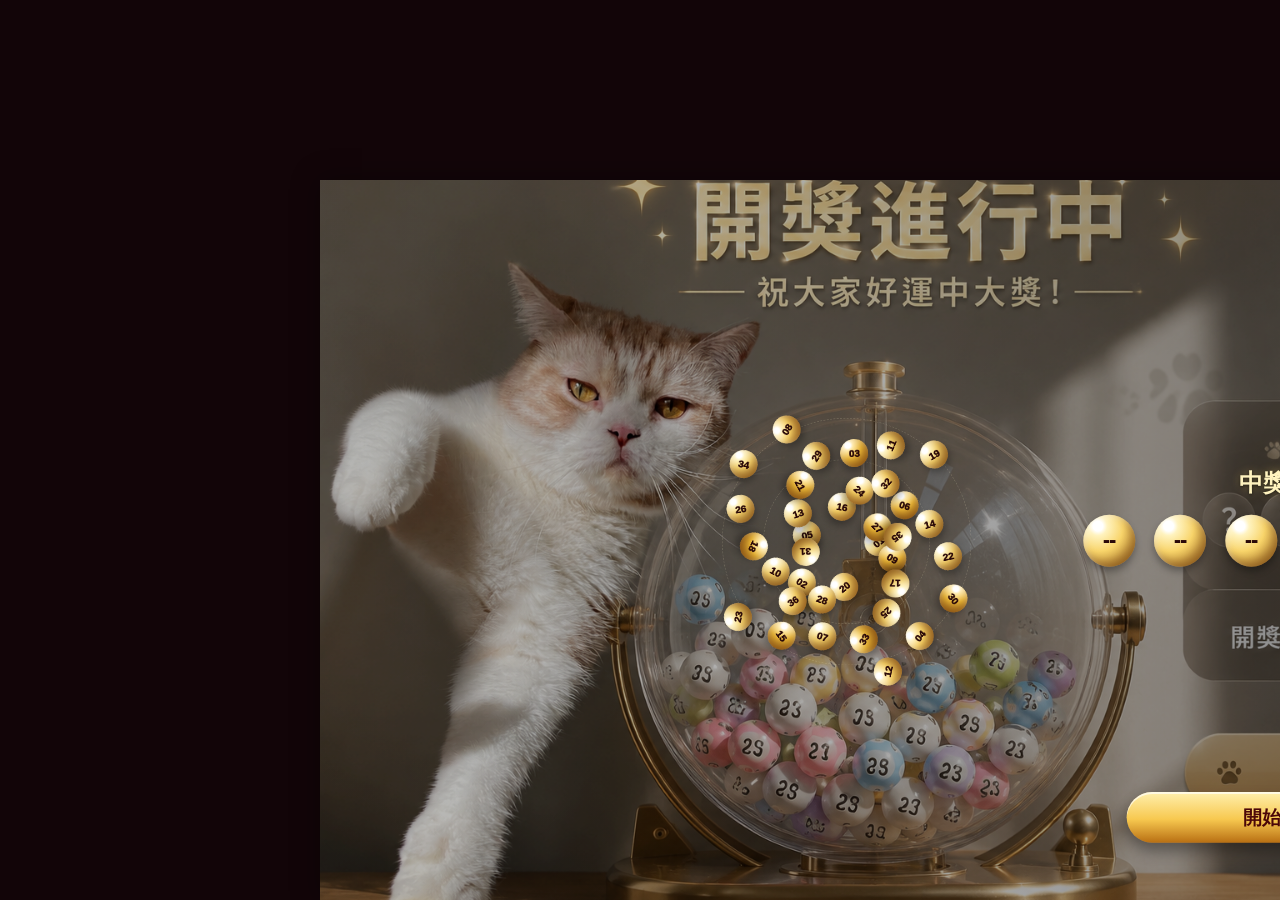
==== commit 7e25bebd: "Align UI to 1920x1080 stage coordinates" ====
--- a/index.html
+++ b/index.html
@@ -7,7 +7,7 @@
   <link rel="stylesheet" href="styles.css">
 </head>
 <body>
-  <main class="app" aria-labelledby="app-title">
+  <main class="stage app" aria-labelledby="app-title">
     <h1 id="app-title" class="visually-hidden">大樂透開獎</h1>
 
     <section class="lottery-machine-wrapper" aria-label="婚禮樂透開獎機">
@@ -19,14 +19,14 @@
     </section>
 
     <section class="result-panel" aria-live="polite">
-      <p id="winnerTitle" class="winner-title">中獎號碼</p>
+      <p id="winnerTitle" class="result-title winner-title">中獎號碼</p>
       <div class="result-balls balls-board" aria-label="開獎號碼">
-        <div class="result-ball lotto-ball">--</div>
-        <div class="result-ball lotto-ball">--</div>
-        <div class="result-ball lotto-ball">--</div>
-        <div class="result-ball lotto-ball">--</div>
-        <div class="result-ball lotto-ball">--</div>
-        <div class="result-ball lotto-ball">--</div>
+        <div class="result-ball winner-ball lotto-ball">--</div>
+        <div class="result-ball winner-ball lotto-ball">--</div>
+        <div class="result-ball winner-ball lotto-ball">--</div>
+        <div class="result-ball winner-ball lotto-ball">--</div>
+        <div class="result-ball winner-ball lotto-ball">--</div>
+        <div class="result-ball winner-ball lotto-ball">--</div>
       </div>
     </section>
 
--- a/styles.css
+++ b/styles.css
@@ -24,14 +24,32 @@
   color: var(--white);
   font-family: "Microsoft JhengHei", "Noto Sans TC", Arial, sans-serif;
   overflow: hidden;
+  display: grid;
+  place-items: center;
+  background: #120508;
+}
+
+.stage,
+.app {
+  --stage-scale: 1;
+  position: relative;
+  z-index: 1;
+  width: 1920px;
+  height: 1080px;
+  aspect-ratio: 16 / 9;
+  overflow: hidden;
   background-image: url("./assets/cat-lottery-bg.png");
   background-size: cover;
   background-position: center;
   background-repeat: no-repeat;
-}
-
-body::before {
-  position: fixed;
+  box-shadow: 0 0 40px rgba(0, 0, 0, 0.35);
+  transform: scale(var(--stage-scale));
+  transform-origin: center center;
+}
+
+.stage::before,
+.app::before {
+  position: absolute;
   inset: 0;
   z-index: 0;
   pointer-events: none;
@@ -41,11 +59,11 @@
     rgba(0, 0, 0, 0.18);
 }
 
-.app {
-  position: relative;
+.lottery-machine-wrapper,
+.result-panel,
+.draw-button,
+.admin-panel {
   z-index: 1;
-  width: 100vw;
-  height: 100vh;
 }
 
 .visually-hidden {
@@ -62,11 +80,13 @@
 
 .lottery-machine-wrapper {
   position: absolute;
-  left: 31.5vw;
-  top: 30vh;
-  width: 28vw;
-  height: 42vh;
+  left: 530px;
+  top: 285px;
+  width: 520px;
+  height: 515px;
   background: transparent;
+  border: none !important;
+  box-shadow: none !important;
 }
 
 .machine-ring {
@@ -116,12 +136,12 @@
 }
 
 .pool-ball {
-  width: clamp(28px, 3vw, 48px);
-  height: clamp(28px, 3vw, 48px);
+  width: 42px;
+  height: 42px;
   position: absolute;
   left: 50%;
   top: 50%;
-  font-size: clamp(0.7rem, 1vw, 1rem);
+  font-size: 15px;
   transform: translate(-50%, -50%);
   will-change: transform;
 }
@@ -140,24 +160,32 @@
   filter: saturate(1.18) brightness(1.04);
 }
 
-.result-panel {
-  position: absolute;
-  right: 8.5vw;
-  top: 42vh;
-  width: 33vw;
-  background: transparent;
-  border: none;
-  box-shadow: none;
-}
-
+.result-panel,
+.winner-panel,
+.number-panel {
+  position: absolute;
+  left: 1145px;
+  top: 430px;
+  width: 610px;
+  height: 190px;
+  background: transparent !important;
+  border: none !important;
+  box-shadow: none !important;
+}
+
+.result-title,
 .winner-title {
-  min-height: 3.2vw;
-  margin: 0 0 1.1vw;
+  position: absolute;
+  left: 0;
+  top: 0;
+  width: 610px;
+  height: 48px;
+  margin: 0;
   color: var(--gold-light);
   text-align: center;
-  font-size: clamp(1.15rem, 2.35vw, 2.8rem);
+  font-size: 36px;
   font-weight: 950;
-  line-height: 1.15;
+  line-height: 48px;
   text-shadow:
     0 0.18vw 0.45vw rgba(0, 0, 0, 0.72),
     0 0 1vw rgba(248, 212, 106, 0.42);
@@ -167,10 +195,17 @@
   animation: winnerPop 0.7s ease both;
 }
 
-.result-balls {
+.result-balls,
+.winner-balls {
+  position: absolute;
+  left: 0;
+  top: 68px;
+  width: 610px;
+  height: 86px;
   display: flex;
-  justify-content: center;
-  gap: 1vw;
+  justify-content: space-between;
+  align-items: center;
+  gap: 0;
 }
 
 .balls-board {
@@ -182,13 +217,14 @@
   box-shadow: none;
 }
 
-.result-ball {
-  width: 4.2vw;
-  height: 4.2vw;
-  min-width: 44px;
-  min-height: 44px;
-  font-size: clamp(1.15rem, 2vw, 2.35rem);
-  line-height: 1;
+.result-ball,
+.winner-ball {
+  width: 78px;
+  height: 78px;
+  border-radius: 50%;
+  font-size: 28px;
+  line-height: 78px;
+  text-align: center;
 }
 
 .result-ball.rolling {
@@ -199,21 +235,24 @@
   animation: settleBounce 0.42s ease;
 }
 
-.draw-button {
-  position: absolute;
-  right: 13vw;
-  bottom: 8vh;
-  width: 24vw;
-  height: 7vh;
-  min-width: 220px;
-  min-height: 54px;
+.draw-button,
+#drawButton,
+.start-button {
+  position: absolute;
+  left: 1210px;
+  top: 918px;
+  width: 461px;
+  height: 76px;
+  min-width: 0;
+  min-height: 0;
   border: 0;
-  border-radius: 999px;
+  border-radius: 38px;
   color: #4b0708;
   cursor: pointer;
   font: inherit;
-  font-size: clamp(1.15rem, 2vw, 2rem);
+  font-size: 28px;
   font-weight: 950;
+  line-height: 76px;
   background: linear-gradient(180deg, #fff0ae, #f7c84f 54%, #b86f13);
   box-shadow:
     0 1vw 1.6vw rgba(0, 0, 0, 0.34),
@@ -308,6 +347,7 @@
 
 .main-card,
 .lottery-card,
+.app-card,
 .panel {
   background: transparent !important;
   border: none !important;
@@ -357,68 +397,3 @@
     transform: translateY(0) scale(1);
   }
 }
-
-@media (max-width: 900px) {
-  body {
-    overflow-y: auto;
-  }
-
-  .app {
-    min-height: 100vh;
-  }
-
-  .lottery-machine-wrapper {
-    left: 50%;
-    top: 23vh;
-    width: min(78vw, 380px);
-    height: min(42vh, 360px);
-    transform: translateX(-50%);
-  }
-
-  .result-panel {
-    left: 50%;
-    right: auto;
-    top: 62vh;
-    width: min(90vw, 560px);
-    transform: translateX(-50%);
-  }
-
-  .result-balls {
-    gap: 1.8vw;
-    flex-wrap: wrap;
-  }
-
-  .result-ball {
-    width: clamp(48px, 12vw, 72px);
-    height: clamp(48px, 12vw, 72px);
-    font-size: clamp(1.2rem, 5vw, 2rem);
-  }
-
-  .draw-button {
-    left: 50%;
-    right: auto;
-    bottom: 5vh;
-    width: min(78vw, 340px);
-    transform: translateX(-50%);
-  }
-
-  .draw-button:hover:not(:disabled) {
-    transform: translateX(-50%) translateY(-2px);
-  }
-}
-
-@media (max-height: 700px) and (min-width: 901px) {
-  .lottery-machine-wrapper {
-    top: 28vh;
-    height: 39vh;
-  }
-
-  .result-panel {
-    top: 40vh;
-  }
-
-  .draw-button {
-    bottom: 6vh;
-    height: 7.5vh;
-  }
-}
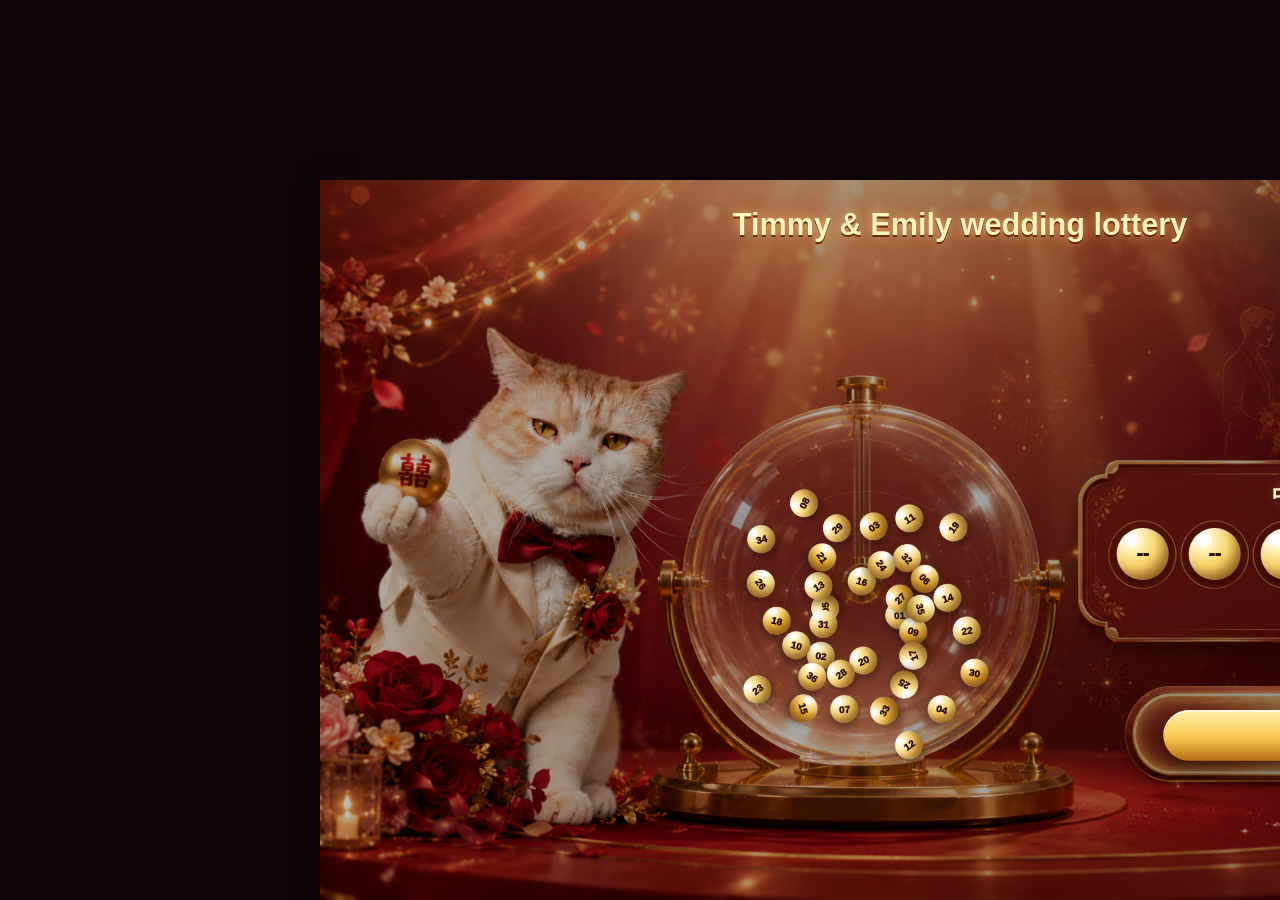
==== commit 0e14232e: "Add wedding lottery title" ====
--- a/index.html
+++ b/index.html
@@ -9,6 +9,7 @@
 <body>
   <main class="stage app" aria-labelledby="app-title">
     <h1 id="app-title" class="visually-hidden">大樂透開獎</h1>
+    <p class="stage-title" aria-hidden="true">Timmy &amp; Emily wedding lottery</p>
 
     <section class="lottery-machine-wrapper" aria-label="婚禮樂透開獎機">
       <div class="machine-ring">
--- a/styles.css
+++ b/styles.css
@@ -62,7 +62,8 @@
 .lottery-machine-wrapper,
 .result-panel,
 .draw-button,
-.admin-panel {
+.admin-panel,
+.stage-title {
   z-index: 1;
 }
 
@@ -78,10 +79,29 @@
   white-space: nowrap;
 }
 
+.stage-title {
+  position: absolute;
+  left: 50%;
+  top: 42px;
+  width: 980px;
+  margin: 0;
+  transform: translateX(-50%);
+  color: var(--gold-light);
+  font-size: 46px;
+  font-weight: 900;
+  line-height: 1.1;
+  text-align: center;
+  text-shadow:
+    0 3px 0 rgba(88, 29, 0, 0.85),
+    0 0 18px rgba(248, 212, 106, 0.72),
+    0 0 34px rgba(255, 77, 53, 0.48);
+  text-transform: none;
+}
+
 .lottery-machine-wrapper {
   position: absolute;
-  left: 530px;
-  top: 285px;
+  left: 560px;
+  top: 395px;
   width: 520px;
   height: 515px;
   background: transparent;
@@ -164,9 +184,9 @@
 .winner-panel,
 .number-panel {
   position: absolute;
-  left: 1145px;
-  top: 430px;
-  width: 610px;
+  left: 1195px;
+  top: 450px;
+  width: 618px;
   height: 190px;
   background: transparent !important;
   border: none !important;
@@ -239,8 +259,8 @@
 #drawButton,
 .start-button {
   position: absolute;
-  left: 1210px;
-  top: 918px;
+  left: 1265px;
+  top: 795px;
   width: 461px;
   height: 76px;
   min-width: 0;
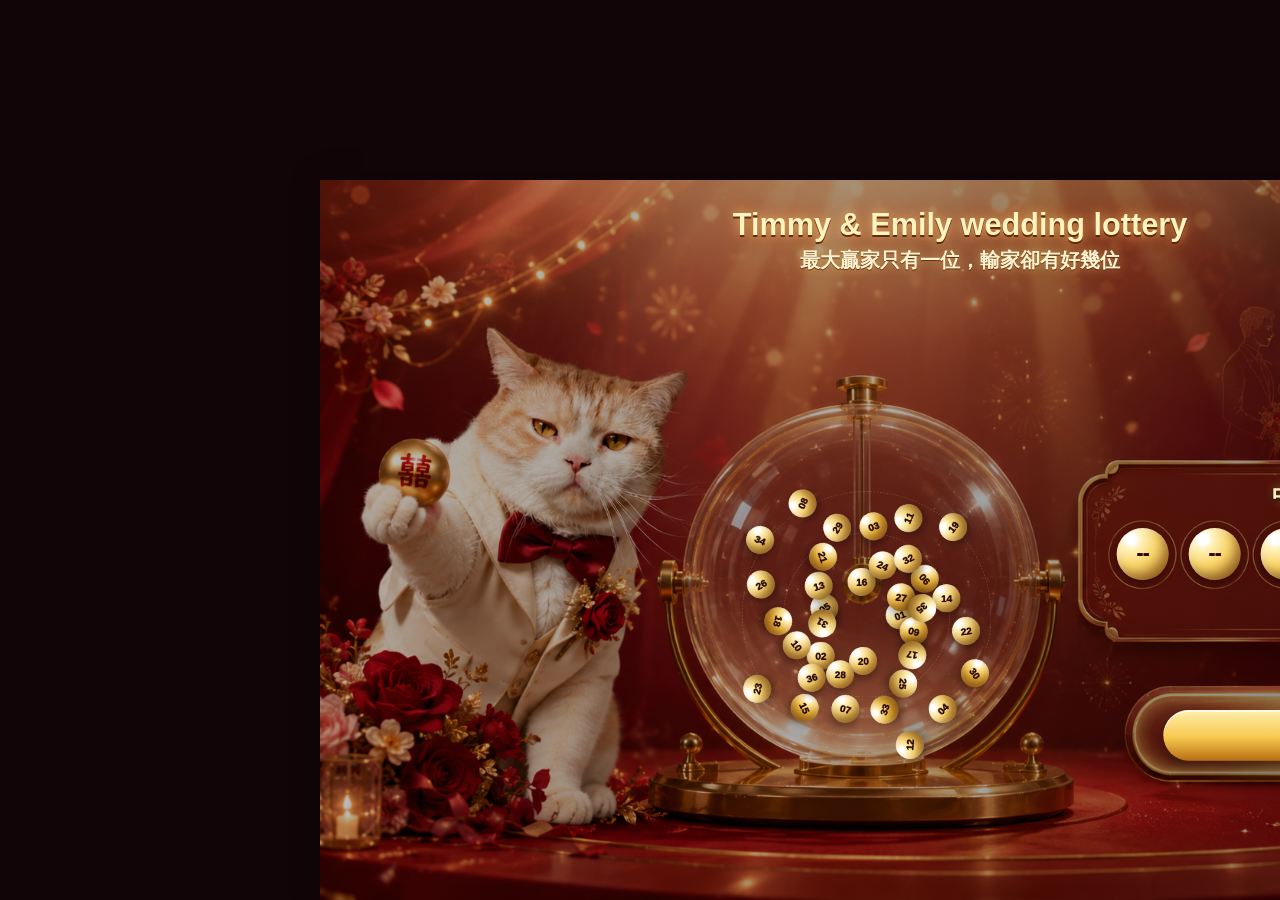
==== commit 48d175e9: "Add wedding lottery subtitle" ====
--- a/index.html
+++ b/index.html
@@ -10,6 +10,7 @@
   <main class="stage app" aria-labelledby="app-title">
     <h1 id="app-title" class="visually-hidden">大樂透開獎</h1>
     <p class="stage-title" aria-hidden="true">Timmy &amp; Emily wedding lottery</p>
+    <p class="stage-subtitle" aria-hidden="true">最大贏家只有一位，輸家卻有好幾位</p>
 
     <section class="lottery-machine-wrapper" aria-label="婚禮樂透開獎機">
       <div class="machine-ring">
--- a/styles.css
+++ b/styles.css
@@ -63,7 +63,8 @@
 .result-panel,
 .draw-button,
 .admin-panel,
-.stage-title {
+.stage-title,
+.stage-subtitle {
   z-index: 1;
 }
 
@@ -96,6 +97,23 @@
     0 0 18px rgba(248, 212, 106, 0.72),
     0 0 34px rgba(255, 77, 53, 0.48);
   text-transform: none;
+}
+
+.stage-subtitle {
+  position: absolute;
+  left: 50%;
+  top: 102px;
+  width: 900px;
+  margin: 0;
+  transform: translateX(-50%);
+  color: #fff4d1;
+  font-size: 30px;
+  font-weight: 800;
+  line-height: 1.2;
+  text-align: center;
+  text-shadow:
+    0 2px 0 rgba(88, 29, 0, 0.78),
+    0 0 16px rgba(248, 212, 106, 0.58);
 }
 
 .lottery-machine-wrapper {
